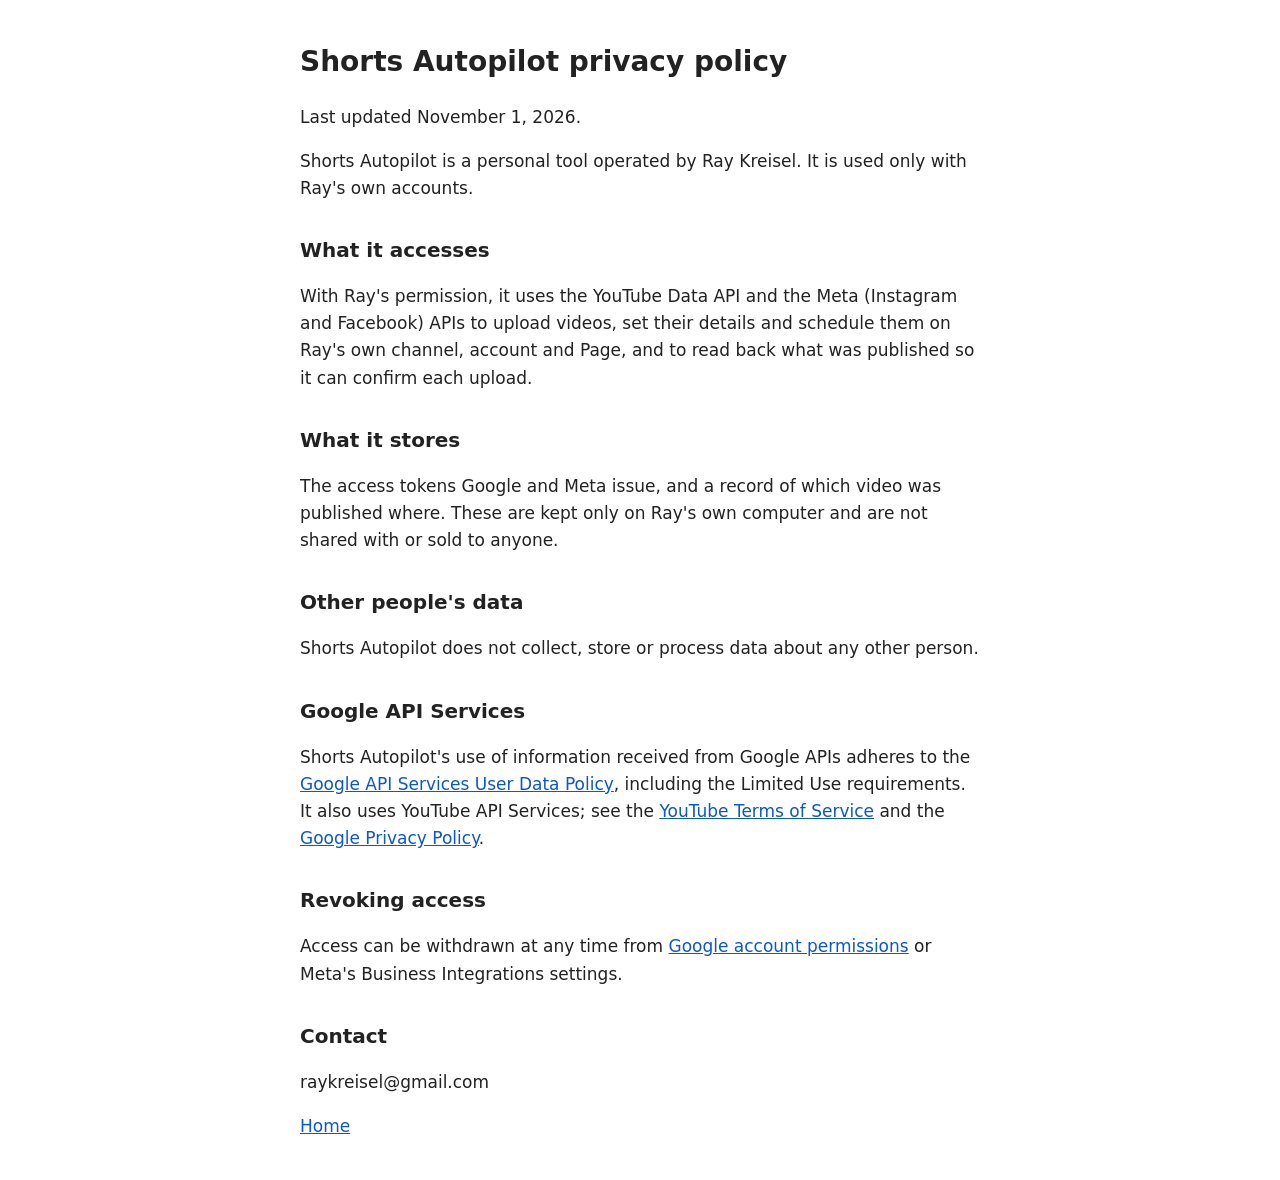
==== privacy.html @ 18e054e8 "Shorts Autopilot home, privacy policy and terms Co-Authored-By: Claude Opus 5.5 <noreply@anthropic.c" ====
<!doctype html><html lang="en"><head><meta charset="utf-8"><meta name="viewport" content="width=device-width,initial-scale=1">
<title>Privacy Policy</title><link rel="stylesheet" href="style.css"></head><body>
<h1>Shorts Autopilot privacy policy</h1>
<p>Last updated November 1, 2026.</p>
<p>Shorts Autopilot is a personal tool operated by Ray Kreisel. It is used only with Ray's own accounts.</p>
<h2>What it accesses</h2>
<p>With Ray's permission, it uses the YouTube Data API and the Meta (Instagram and Facebook) APIs to upload videos, set their details and schedule them on Ray's own channel, account and Page, and to read back what was published so it can confirm each upload.</p>
<h2>What it stores</h2>
<p>The access tokens Google and Meta issue, and a record of which video was published where. These are kept only on Ray's own computer and are not shared with or sold to anyone.</p>
<h2>Other people's data</h2>
<p>Shorts Autopilot does not collect, store or process data about any other person.</p>
<h2>Google API Services</h2>
<p>Shorts Autopilot's use of information received from Google APIs adheres to the <a href="https://developers.google.com/terms/api-services-user-data-policy">Google API Services User Data Policy</a>, including the Limited Use requirements. It also uses YouTube API Services; see the <a href="https://www.youtube.com/t/terms">YouTube Terms of Service</a> and the <a href="https://policies.google.com/privacy">Google Privacy Policy</a>.</p>
<h2>Revoking access</h2>
<p>Access can be withdrawn at any time from <a href="https://myaccount.google.com/permissions">Google account permissions</a> or Meta's Business Integrations settings.</p>
<h2>Contact</h2>
<p>raykreisel@gmail.com</p>
<p><a href="index.html">Home</a></p>
</body></html>
---- style.css ----
body{font:17px/1.6 -apple-system,system-ui,sans-serif;max-width:680px;margin:40px auto;padding:0 16px;color:#222;background:#fff}
h1{font-size:28px}h2{font-size:20px;margin-top:32px}a{color:#0b57d0}footer{margin-top:48px;font-size:14px;color:#666}
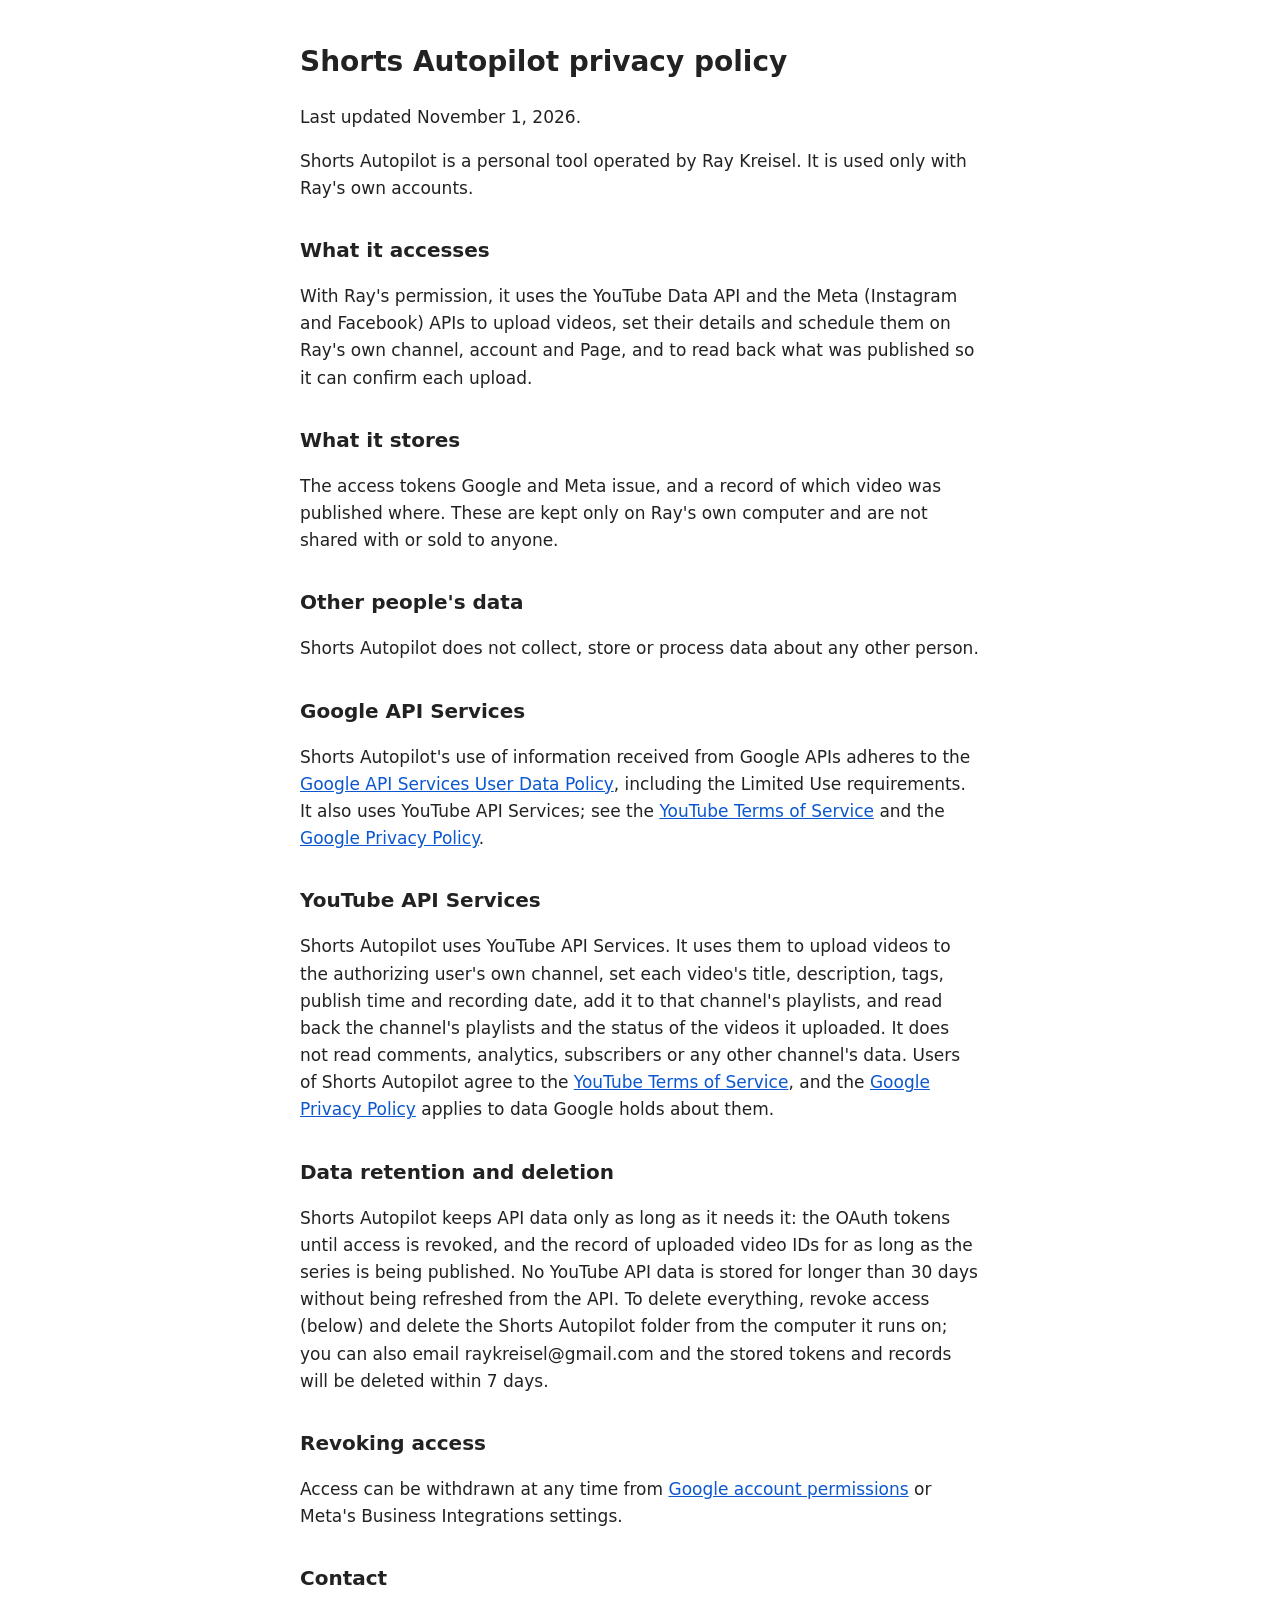
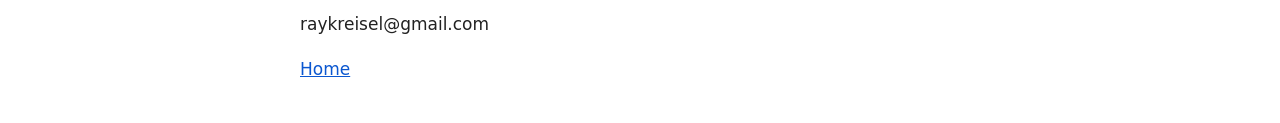
==== commit 59116c2b: "YouTube API Services sections, data deletion policy Co-Authored-By: Claude Opus 5.5 <noreply@anthrop" ====
--- a/privacy.html
+++ b/privacy.html
@@ -11,6 +11,10 @@
 <p>Shorts Autopilot does not collect, store or process data about any other person.</p>
 <h2>Google API Services</h2>
 <p>Shorts Autopilot's use of information received from Google APIs adheres to the <a href="https://developers.google.com/terms/api-services-user-data-policy">Google API Services User Data Policy</a>, including the Limited Use requirements. It also uses YouTube API Services; see the <a href="https://www.youtube.com/t/terms">YouTube Terms of Service</a> and the <a href="https://policies.google.com/privacy">Google Privacy Policy</a>.</p>
+<h2>YouTube API Services</h2>
+<p>Shorts Autopilot uses YouTube API Services. It uses them to upload videos to the authorizing user's own channel, set each video's title, description, tags, publish time and recording date, add it to that channel's playlists, and read back the channel's playlists and the status of the videos it uploaded. It does not read comments, analytics, subscribers or any other channel's data. Users of Shorts Autopilot agree to the <a href="https://www.youtube.com/t/terms">YouTube Terms of Service</a>, and the <a href="https://policies.google.com/privacy">Google Privacy Policy</a> applies to data Google holds about them.</p>
+<h2>Data retention and deletion</h2>
+<p>Shorts Autopilot keeps API data only as long as it needs it: the OAuth tokens until access is revoked, and the record of uploaded video IDs for as long as the series is being published. No YouTube API data is stored for longer than 30 days without being refreshed from the API. To delete everything, revoke access (below) and delete the Shorts Autopilot folder from the computer it runs on; you can also email raykreisel@gmail.com and the stored tokens and records will be deleted within 7 days.</p>
 <h2>Revoking access</h2>
 <p>Access can be withdrawn at any time from <a href="https://myaccount.google.com/permissions">Google account permissions</a> or Meta's Business Integrations settings.</p>
 <h2>Contact</h2>
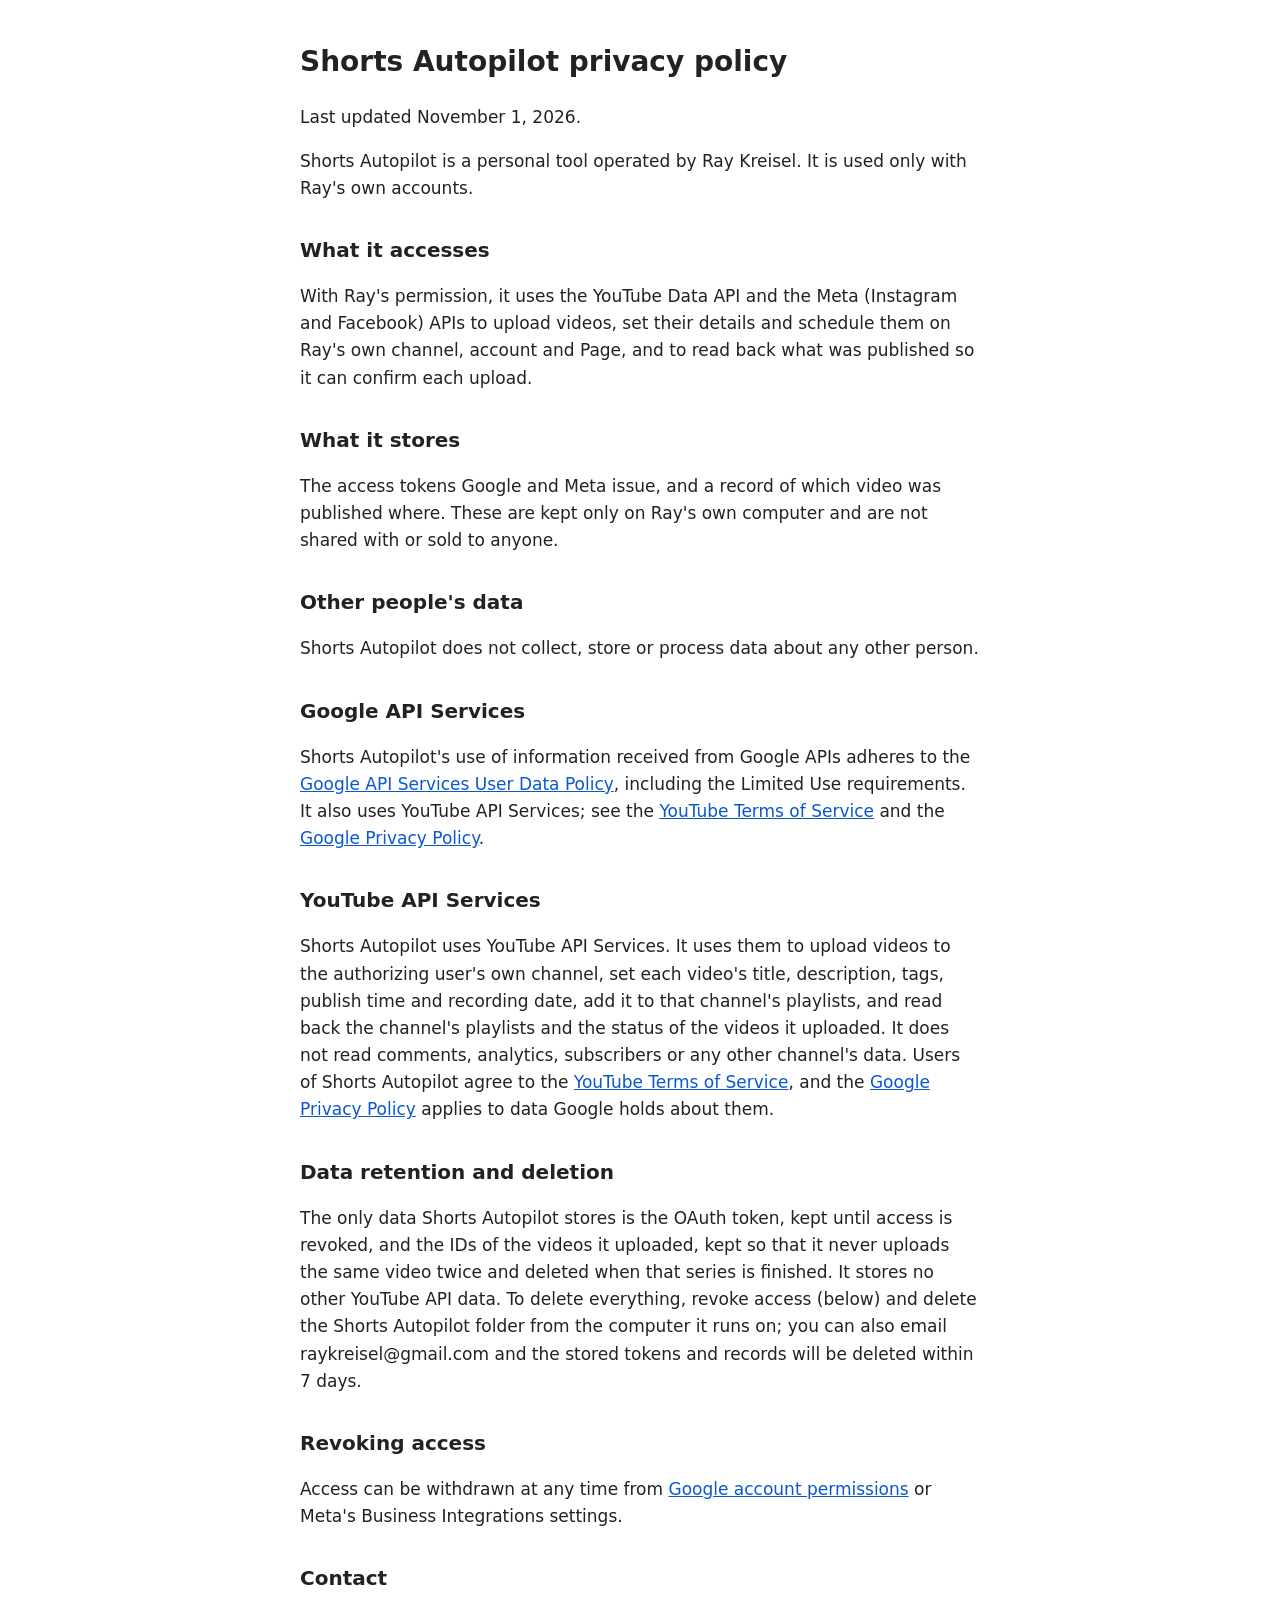
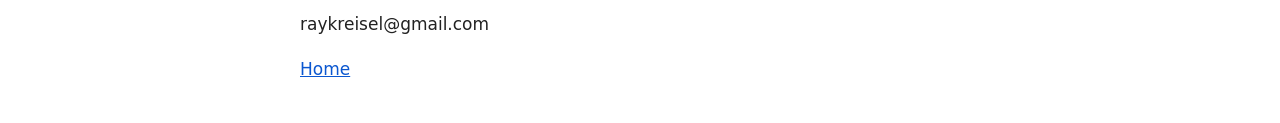
==== commit ec60a1ab: "Describe stored data exactly Co-Authored-By: Claude Opus 5.5 <noreply@anthropic.com>" ====
--- a/privacy.html
+++ b/privacy.html
@@ -14,7 +14,7 @@
 <h2>YouTube API Services</h2>
 <p>Shorts Autopilot uses YouTube API Services. It uses them to upload videos to the authorizing user's own channel, set each video's title, description, tags, publish time and recording date, add it to that channel's playlists, and read back the channel's playlists and the status of the videos it uploaded. It does not read comments, analytics, subscribers or any other channel's data. Users of Shorts Autopilot agree to the <a href="https://www.youtube.com/t/terms">YouTube Terms of Service</a>, and the <a href="https://policies.google.com/privacy">Google Privacy Policy</a> applies to data Google holds about them.</p>
 <h2>Data retention and deletion</h2>
-<p>Shorts Autopilot keeps API data only as long as it needs it: the OAuth tokens until access is revoked, and the record of uploaded video IDs for as long as the series is being published. No YouTube API data is stored for longer than 30 days without being refreshed from the API. To delete everything, revoke access (below) and delete the Shorts Autopilot folder from the computer it runs on; you can also email raykreisel@gmail.com and the stored tokens and records will be deleted within 7 days.</p>
+<p>The only data Shorts Autopilot stores is the OAuth token, kept until access is revoked, and the IDs of the videos it uploaded, kept so that it never uploads the same video twice and deleted when that series is finished. It stores no other YouTube API data. To delete everything, revoke access (below) and delete the Shorts Autopilot folder from the computer it runs on; you can also email raykreisel@gmail.com and the stored tokens and records will be deleted within 7 days.</p>
 <h2>Revoking access</h2>
 <p>Access can be withdrawn at any time from <a href="https://myaccount.google.com/permissions">Google account permissions</a> or Meta's Business Integrations settings.</p>
 <h2>Contact</h2>
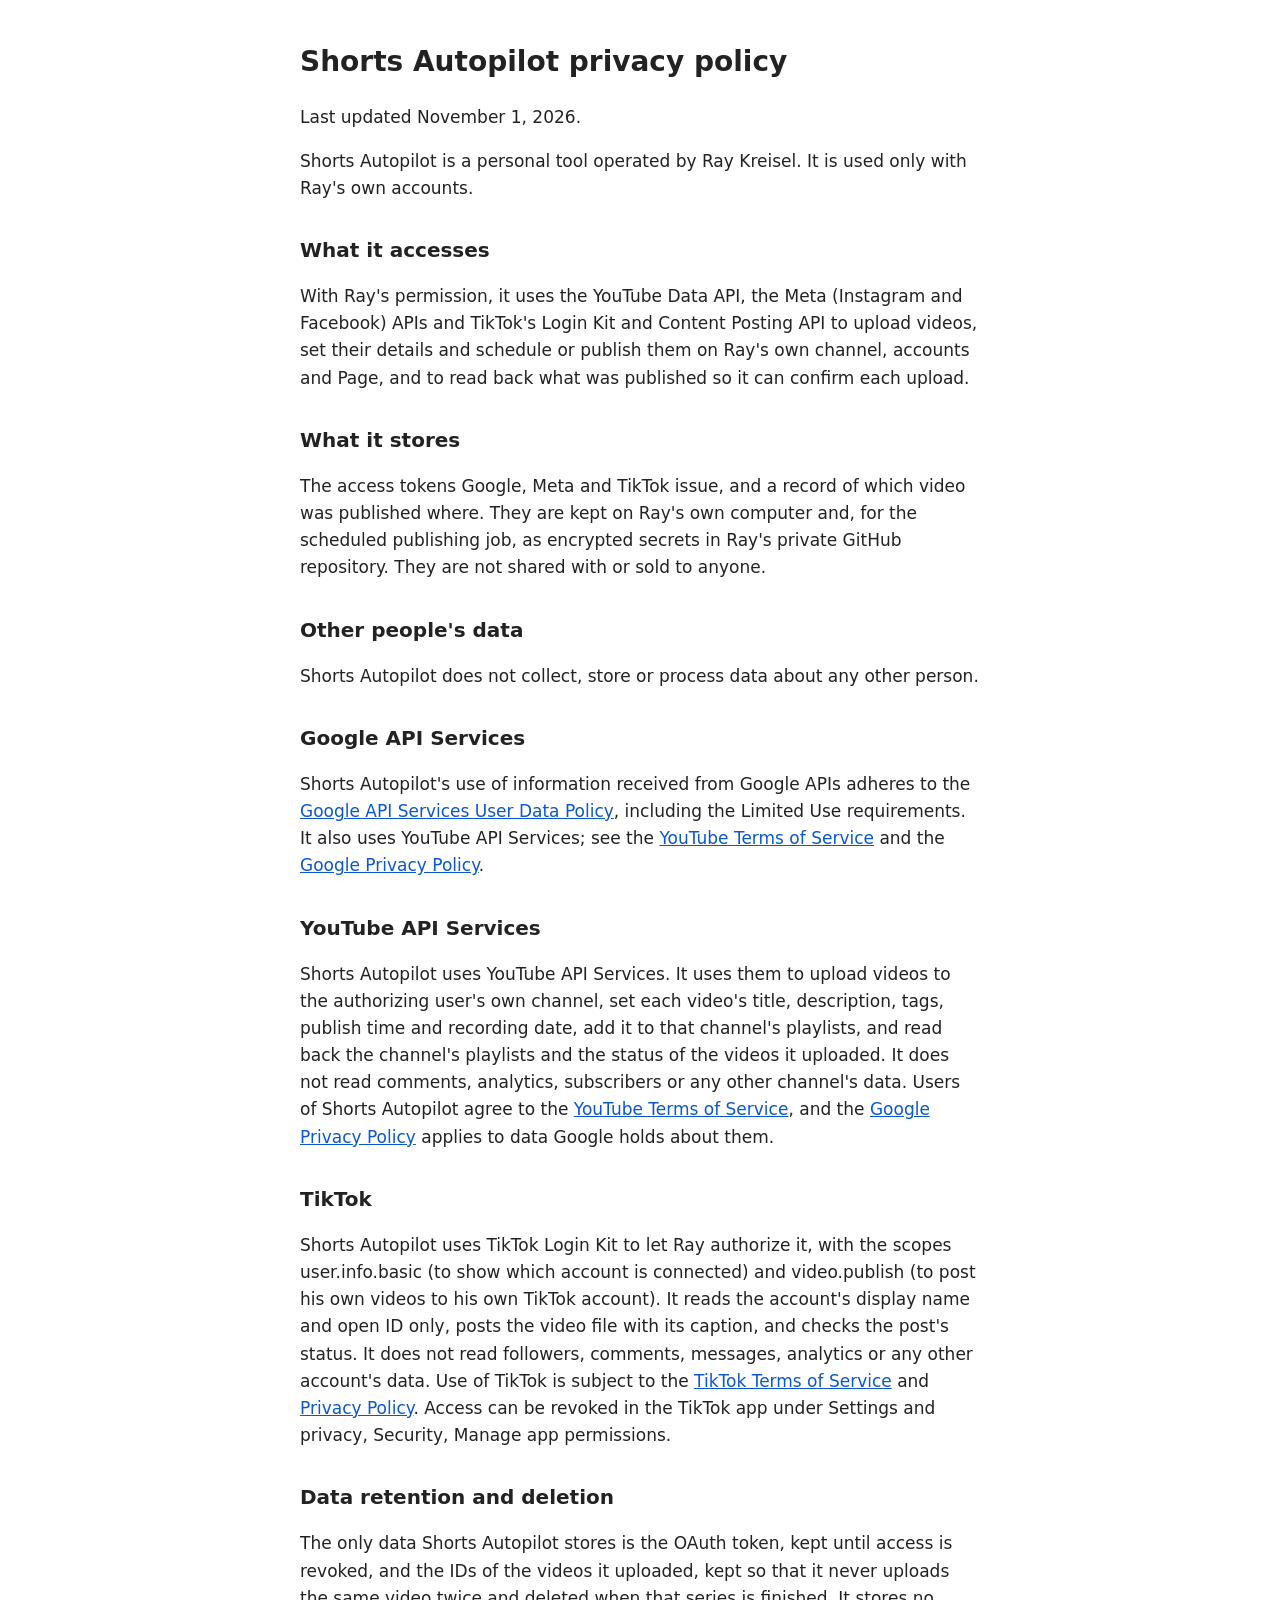
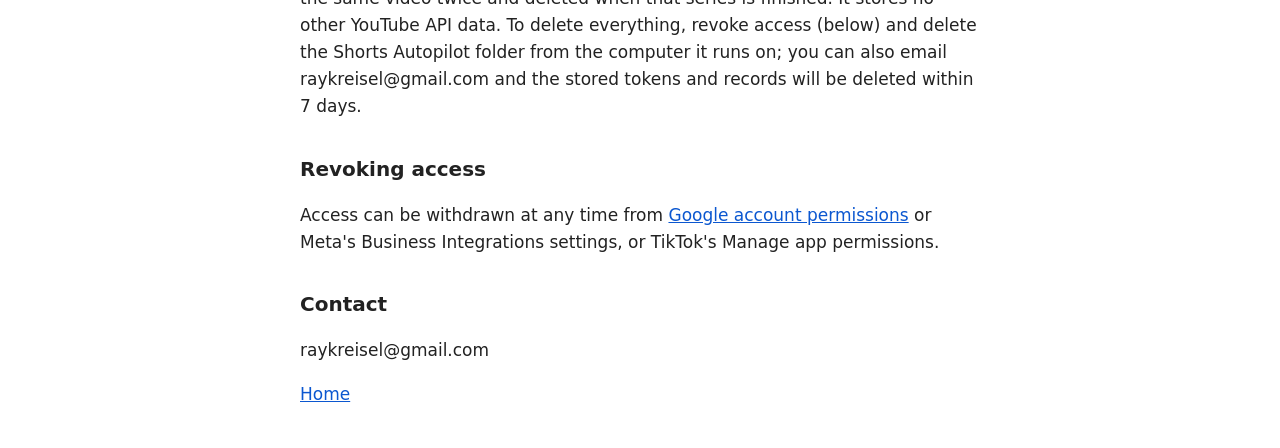
==== commit 1066e08b: "TikTok: policy sections, sign-in return page; tokens also kept as GitHub secrets" ====
--- a/privacy.html
+++ b/privacy.html
@@ -4,19 +4,21 @@
 <p>Last updated November 1, 2026.</p>
 <p>Shorts Autopilot is a personal tool operated by Ray Kreisel. It is used only with Ray's own accounts.</p>
 <h2>What it accesses</h2>
-<p>With Ray's permission, it uses the YouTube Data API and the Meta (Instagram and Facebook) APIs to upload videos, set their details and schedule them on Ray's own channel, account and Page, and to read back what was published so it can confirm each upload.</p>
+<p>With Ray's permission, it uses the YouTube Data API, the Meta (Instagram and Facebook) APIs and TikTok's Login Kit and Content Posting API to upload videos, set their details and schedule or publish them on Ray's own channel, accounts and Page, and to read back what was published so it can confirm each upload.</p>
 <h2>What it stores</h2>
-<p>The access tokens Google and Meta issue, and a record of which video was published where. These are kept only on Ray's own computer and are not shared with or sold to anyone.</p>
+<p>The access tokens Google, Meta and TikTok issue, and a record of which video was published where. They are kept on Ray's own computer and, for the scheduled publishing job, as encrypted secrets in Ray's private GitHub repository. They are not shared with or sold to anyone.</p>
 <h2>Other people's data</h2>
 <p>Shorts Autopilot does not collect, store or process data about any other person.</p>
 <h2>Google API Services</h2>
 <p>Shorts Autopilot's use of information received from Google APIs adheres to the <a href="https://developers.google.com/terms/api-services-user-data-policy">Google API Services User Data Policy</a>, including the Limited Use requirements. It also uses YouTube API Services; see the <a href="https://www.youtube.com/t/terms">YouTube Terms of Service</a> and the <a href="https://policies.google.com/privacy">Google Privacy Policy</a>.</p>
 <h2>YouTube API Services</h2>
 <p>Shorts Autopilot uses YouTube API Services. It uses them to upload videos to the authorizing user's own channel, set each video's title, description, tags, publish time and recording date, add it to that channel's playlists, and read back the channel's playlists and the status of the videos it uploaded. It does not read comments, analytics, subscribers or any other channel's data. Users of Shorts Autopilot agree to the <a href="https://www.youtube.com/t/terms">YouTube Terms of Service</a>, and the <a href="https://policies.google.com/privacy">Google Privacy Policy</a> applies to data Google holds about them.</p>
+<h2>TikTok</h2>
+<p>Shorts Autopilot uses TikTok Login Kit to let Ray authorize it, with the scopes user.info.basic (to show which account is connected) and video.publish (to post his own videos to his own TikTok account). It reads the account's display name and open ID only, posts the video file with its caption, and checks the post's status. It does not read followers, comments, messages, analytics or any other account's data. Use of TikTok is subject to the <a href="https://www.tiktok.com/legal/terms-of-service">TikTok Terms of Service</a> and <a href="https://www.tiktok.com/legal/privacy-policy">Privacy Policy</a>. Access can be revoked in the TikTok app under Settings and privacy, Security, Manage app permissions.</p>
 <h2>Data retention and deletion</h2>
 <p>The only data Shorts Autopilot stores is the OAuth token, kept until access is revoked, and the IDs of the videos it uploaded, kept so that it never uploads the same video twice and deleted when that series is finished. It stores no other YouTube API data. To delete everything, revoke access (below) and delete the Shorts Autopilot folder from the computer it runs on; you can also email raykreisel@gmail.com and the stored tokens and records will be deleted within 7 days.</p>
 <h2>Revoking access</h2>
-<p>Access can be withdrawn at any time from <a href="https://myaccount.google.com/permissions">Google account permissions</a> or Meta's Business Integrations settings.</p>
+<p>Access can be withdrawn at any time from <a href="https://myaccount.google.com/permissions">Google account permissions</a> or Meta's Business Integrations settings, or TikTok's Manage app permissions.</p>
 <h2>Contact</h2>
 <p>raykreisel@gmail.com</p>
 <p><a href="index.html">Home</a></p>
